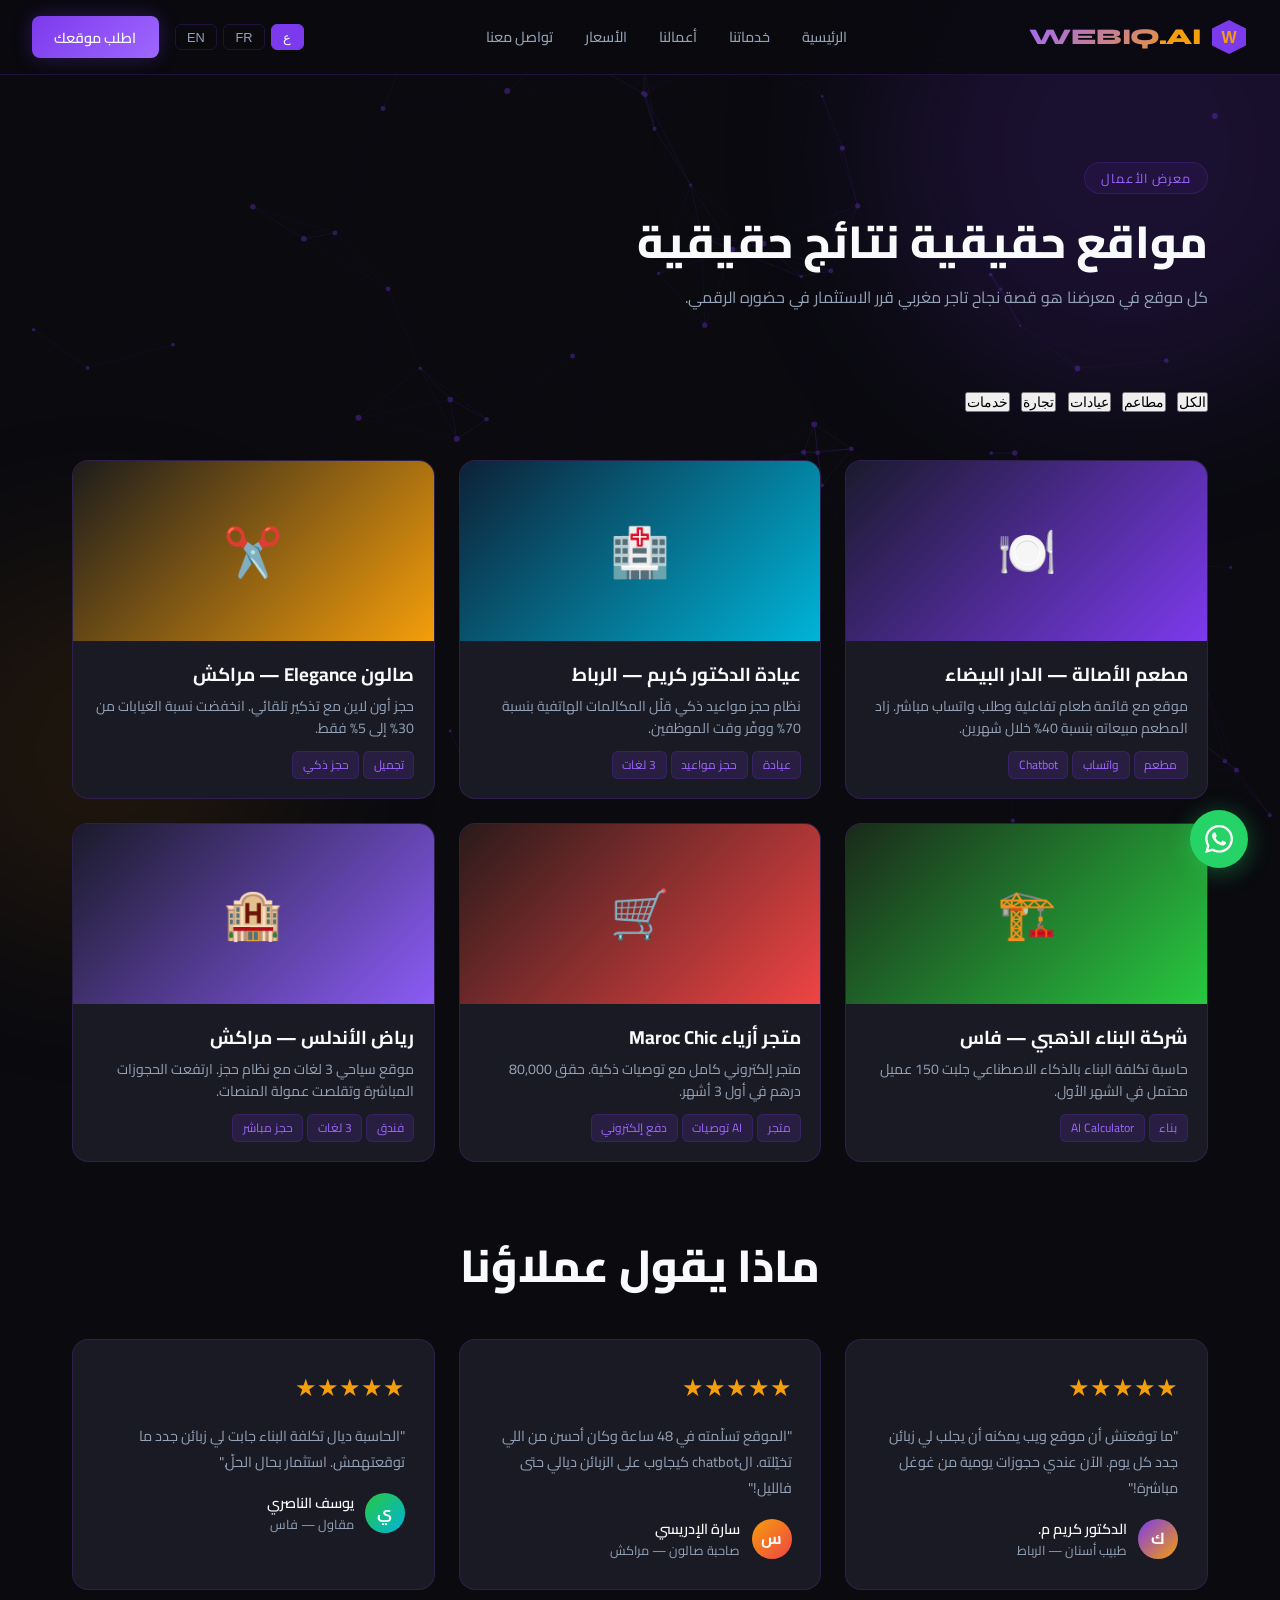
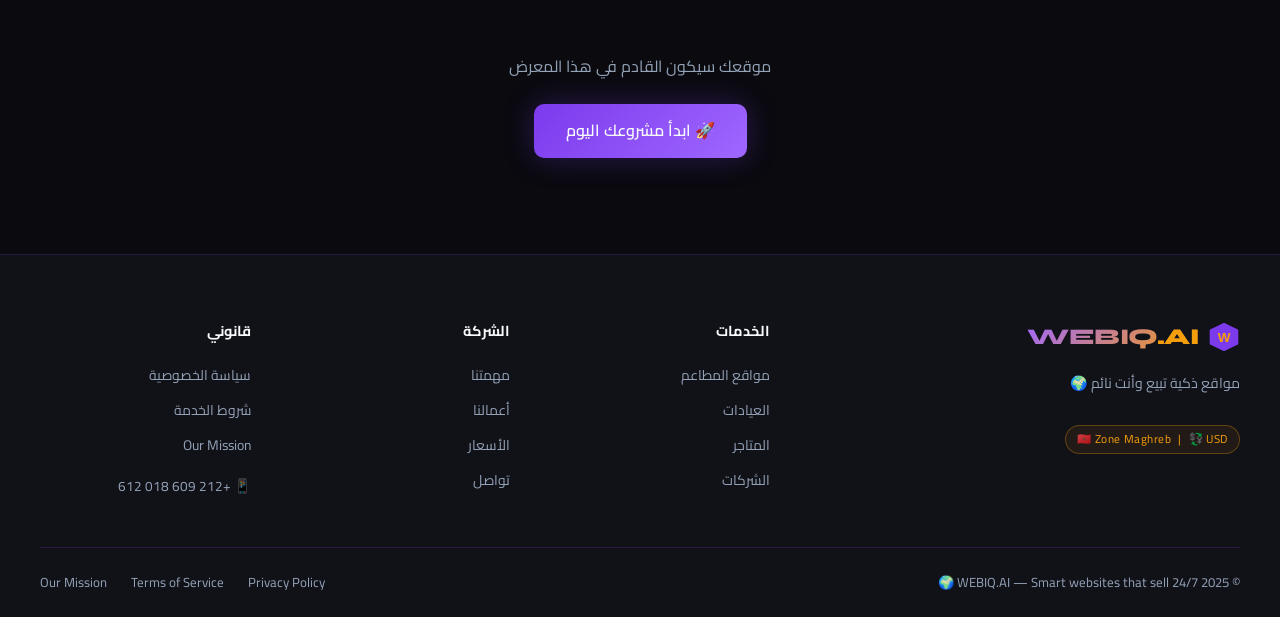
==== portfolio.html @ ab4dd6e6 "the webiq site webiq-site" ====
<!DOCTYPE html>
<html lang="ar" dir="rtl">
<head>
<meta charset="UTF-8">
<meta name="viewport" content="width=device-width, initial-scale=1.0">
<title>أعمالنا — WEBIQ.AI</title>
<link rel="icon" href="data:image/svg+xml,<svg xmlns='http://www.w3.org/2000/svg' viewBox='0 0 100 100'><polygon points='50,5 95,27.5 95,72.5 50,95 5,72.5 5,27.5' fill='%237C3AED'/><text y='.9em' x='50%' text-anchor='middle' font-size='45' font-weight='900' fill='%23F59E0B' font-family='Arial'>W</text></svg>">
<link rel="stylesheet" href="style.css">
</head>
<body class="rtl">
<canvas id="neural-canvas"></canvas>
<div class="glow-orb orb1"></div>
<div class="glow-orb orb2"></div>

<nav class="navbar">
  <a href="index.html" class="logo">
    <svg class="logo-icon" viewBox="0 0 38 38"><polygon points="19,2 36,10.5 36,27.5 19,36 2,27.5 2,10.5" fill="#7C3AED"/><text x="19" y="25" text-anchor="middle" font-size="16" font-weight="900" fill="#F59E0B" font-family="Arial">W</text></svg>
    <span class="logo-text">WEBIQ<span class="logo-dot">.AI</span></span>
  </a>
  <ul class="nav-links">
    <li><a href="index.html">الرئيسية</a></li>
    <li><a href="services.html">خدماتنا</a></li>
    <li><a href="portfolio.html">أعمالنا</a></li>
    <li><a href="pricing.html">الأسعار</a></li>
    <li><a href="contact.html">تواصل معنا</a></li>
  </ul>
  <div style="display:flex;align-items:center;gap:1rem;">
    <div class="lang-switcher">
      <button class="lang-btn active" data-lang="ar">ع</button>
      <button class="lang-btn" data-lang="fr">FR</button>
      <button class="lang-btn" data-lang="en">EN</button>
    </div>
    <a href="order.html" class="nav-cta">اطلب موقعك</a>
  </div>
</nav>

<div class="page-header">
  <div>
    <span class="section-badge">معرض الأعمال</span>
    <h1 class="section-title" style="margin-top:0.5rem;">مواقع حقيقية <span class="gradient-text">نتائج حقيقية</span></h1>
    <p style="color:var(--gray);max-width:560px;line-height:1.8;">كل موقع في معرضنا هو قصة نجاح تاجر مغربي قرر الاستثمار في حضوره الرقمي.</p>
  </div>
</div>

<section style="position:relative;z-index:1;">
<div class="section-wrap" style="padding-top:2rem;">

  <!-- Filter -->
  <div style="display:flex;gap:0.7rem;flex-wrap:wrap;margin-bottom:2.5rem;">
    <button class="rating-btn selected" style="font-size:0.85rem;">الكل</button>
    <button class="rating-btn" style="font-size:0.85rem;">مطاعم</button>
    <button class="rating-btn" style="font-size:0.85rem;">عيادات</button>
    <button class="rating-btn" style="font-size:0.85rem;">تجارة</button>
    <button class="rating-btn" style="font-size:0.85rem;">خدمات</button>
  </div>

  <div class="portfolio-grid">
    <div class="port-card">
      <div class="port-thumb" style="background:linear-gradient(135deg,#1a1a2e,#7C3AED);">🍽️</div>
      <div class="port-info">
        <h3>مطعم الأصالة — الدار البيضاء</h3>
        <p>موقع مع قائمة طعام تفاعلية وطلب واتساب مباشر. زاد المطعم مبيعاته بنسبة 40% خلال شهرين.</p>
        <span class="port-tag">مطعم</span>
        <span class="port-tag">واتساب</span>
        <span class="port-tag">Chatbot</span>
      </div>
    </div>

    <div class="port-card">
      <div class="port-thumb" style="background:linear-gradient(135deg,#0d2137,#00b4d8);">🏥</div>
      <div class="port-info">
        <h3>عيادة الدكتور كريم — الرباط</h3>
        <p>نظام حجز مواعيد ذكي قلّل المكالمات الهاتفية بنسبة 70% ووفّر وقت الموظفين.</p>
        <span class="port-tag">عيادة</span>
        <span class="port-tag">حجز مواعيد</span>
        <span class="port-tag">3 لغات</span>
      </div>
    </div>

    <div class="port-card">
      <div class="port-thumb" style="background:linear-gradient(135deg,#1c1c1c,#F59E0B);">✂️</div>
      <div class="port-info">
        <h3>صالون Elegance — مراكش</h3>
        <p>حجز أون لاين مع تذكير تلقائي. انخفضت نسبة الغيابات من 30% إلى 5% فقط.</p>
        <span class="port-tag">تجميل</span>
        <span class="port-tag">حجز ذكي</span>
      </div>
    </div>

    <div class="port-card">
      <div class="port-thumb" style="background:linear-gradient(135deg,#1a2a1a,#28C840);">🏗️</div>
      <div class="port-info">
        <h3>شركة البناء الذهبي — فاس</h3>
        <p>حاسبة تكلفة البناء بالذكاء الاصطناعي جلبت 150 عميل محتمل في الشهر الأول.</p>
        <span class="port-tag">بناء</span>
        <span class="port-tag">AI Calculator</span>
      </div>
    </div>

    <div class="port-card">
      <div class="port-thumb" style="background:linear-gradient(135deg,#2a1a1a,#ef4444);">🛒</div>
      <div class="port-info">
        <h3>متجر أزياء Maroc Chic</h3>
        <p>متجر إلكتروني كامل مع توصيات ذكية. حقق 80,000 درهم في أول 3 أشهر.</p>
        <span class="port-tag">متجر</span>
        <span class="port-tag">AI توصيات</span>
        <span class="port-tag">دفع إلكتروني</span>
      </div>
    </div>

    <div class="port-card">
      <div class="port-thumb" style="background:linear-gradient(135deg,#1a1a2a,#8B5CF6);">🏨</div>
      <div class="port-info">
        <h3>رياض الأندلس — مراكش</h3>
        <p>موقع سياحي 3 لغات مع نظام حجز. ارتفعت الحجوزات المباشرة وتقلصت عمولة المنصات.</p>
        <span class="port-tag">فندق</span>
        <span class="port-tag">3 لغات</span>
        <span class="port-tag">حجز مباشر</span>
      </div>
    </div>
  </div>

  <!-- Testimonials -->
  <div style="margin-top:5rem;">
    <h2 class="section-title" style="text-align:center;margin-bottom:3rem;">ماذا يقول عملاؤنا</h2>
    <div style="display:grid;grid-template-columns:repeat(auto-fit,minmax(280px,1fr));gap:1.5rem;">
      <div style="background:var(--black3);border:1px solid var(--border);border-radius:16px;padding:1.8rem;">
        <div style="font-size:1.5rem;color:var(--gold);margin-bottom:1rem;">★★★★★</div>
        <p style="color:var(--gray);font-size:0.9rem;line-height:1.8;margin-bottom:1rem;">"ما توقعتش أن موقع ويب يمكنه أن يجلب لي زبائن جدد كل يوم. الآن عندي حجوزات يومية من غوغل مباشرة!"</p>
        <div style="display:flex;align-items:center;gap:0.7rem;">
          <div style="width:40px;height:40px;border-radius:50%;background:linear-gradient(135deg,var(--purple),var(--gold));display:flex;align-items:center;justify-content:center;font-weight:700;">ك</div>
          <div><div style="font-weight:600;font-size:0.9rem;">الدكتور كريم م.</div><div style="color:var(--gray);font-size:0.8rem;">طبيب أسنان — الرباط</div></div>
        </div>
      </div>

      <div style="background:var(--black3);border:1px solid var(--border);border-radius:16px;padding:1.8rem;">
        <div style="font-size:1.5rem;color:var(--gold);margin-bottom:1rem;">★★★★★</div>
        <p style="color:var(--gray);font-size:0.9rem;line-height:1.8;margin-bottom:1rem;">"الموقع تسلّمته في 48 ساعة وكان أحسن من اللي تخيّلته. الchatbot كيجاوب على الزبائن ديالي حتى فالليل!"</p>
        <div style="display:flex;align-items:center;gap:0.7rem;">
          <div style="width:40px;height:40px;border-radius:50%;background:linear-gradient(135deg,#F59E0B,#ef4444);display:flex;align-items:center;justify-content:center;font-weight:700;">س</div>
          <div><div style="font-weight:600;font-size:0.9rem;">سارة الإدريسي</div><div style="color:var(--gray);font-size:0.8rem;">صاحبة صالون — مراكش</div></div>
        </div>
      </div>

      <div style="background:var(--black3);border:1px solid var(--border);border-radius:16px;padding:1.8rem;">
        <div style="font-size:1.5rem;color:var(--gold);margin-bottom:1rem;">★★★★★</div>
        <p style="color:var(--gray);font-size:0.9rem;line-height:1.8;margin-bottom:1rem;">"الحاسبة ديال تكلفة البناء جابت لي زبائن جدد ما توقعتهمش. استثمار بحال الحلّ."</p>
        <div style="display:flex;align-items:center;gap:0.7rem;">
          <div style="width:40px;height:40px;border-radius:50%;background:linear-gradient(135deg,#28C840,#00b4d8);display:flex;align-items:center;justify-content:center;font-weight:700;">ي</div>
          <div><div style="font-weight:600;font-size:0.9rem;">يوسف الناصري</div><div style="color:var(--gray);font-size:0.8rem;">مقاول — فاس</div></div>
        </div>
      </div>
    </div>
  </div>

  <div style="text-align:center;margin-top:4rem;">
    <p style="color:var(--gray);margin-bottom:1.5rem;">موقعك سيكون القادم في هذا المعرض</p>
    <a href="order.html" class="btn-primary">🚀 ابدأ مشروعك اليوم</a>
  </div>

</div>
</section>

<footer class="footer-full">
  <div class="footer-grid">
    <div class="footer-brand">
      <a href="index.html" class="logo"><svg width="32" height="32" viewBox="0 0 38 38"><polygon points="19,2 36,10.5 36,27.5 19,36 2,27.5 2,10.5" fill="#7C3AED"/><text x="19" y="25" text-anchor="middle" font-size="16" font-weight="900" fill="#F59E0B" font-family="Arial">W</text></svg><span class="logo-text">WEBIQ<span class="logo-dot">.AI</span></span></a>
      <p id="footer-tagline">مواقع ذكية تبيع وأنت نائم 🌍</p>
      <div id="currency-badge" style="margin-top:0.8rem;"></div>
    </div>
    <div class="footer-col"><h4>الخدمات</h4><ul><li><a href="services.html">مواقع المطاعم</a></li><li><a href="services.html">العيادات</a></li><li><a href="services.html">المتاجر</a></li><li><a href="services.html">الشركات</a></li></ul></div>
    <div class="footer-col"><h4>الشركة</h4><ul><li><a href="mission.html">مهمتنا</a></li><li><a href="portfolio.html">أعمالنا</a></li><li><a href="pricing.html">الأسعار</a></li><li><a href="contact.html">تواصل</a></li></ul></div>
    <div class="footer-col"><h4>قانوني</h4><ul><li><a href="privacy.html">سياسة الخصوصية</a></li><li><a href="terms.html">شروط الخدمة</a></li><li><a href="mission.html">Our Mission</a></li></ul><div style="margin-top:1rem;"><a href="https://wa.me/00212609018612" style="color:var(--gray);font-size:0.85rem;text-decoration:none;">📱 +212 609 018 612</a></div></div>
  </div>
  <div class="footer-bottom">
    <p>© 2025 WEBIQ.AI — Smart websites that sell 24/7 🌍</p>
    <div class="footer-legal"><a href="privacy.html">Privacy Policy</a><a href="terms.html">Terms of Service</a><a href="mission.html">Our Mission</a></div>
  </div>
</footer>

<a class="wa-float" href="https://wa.me/00212609018612" target="_blank">
  <svg width="28" height="28" viewBox="0 0 24 24" fill="white"><path d="M17.472 14.382c-.297-.149-1.758-.867-2.03-.967-.273-.099-.471-.148-.67.15-.197.297-.767.966-.94 1.164-.173.199-.347.223-.644.075-.297-.15-1.255-.463-2.39-1.475-.883-.788-1.48-1.761-1.653-2.059-.173-.297-.018-.458.13-.606.134-.133.298-.347.446-.52.149-.174.198-.298.298-.497.099-.198.05-.371-.025-.52-.075-.149-.669-1.612-.916-2.207-.242-.579-.487-.5-.669-.51-.173-.008-.371-.01-.57-.01-.198 0-.52.074-.792.372-.272.297-1.04 1.016-1.04 2.479 0 1.462 1.065 2.875 1.213 3.074.149.198 2.096 3.2 5.077 4.487.709.306 1.262.489 1.694.625.712.227 1.36.195 1.871.118.571-.085 1.758-.719 2.006-1.413.248-.694.248-1.289.173-1.413-.074-.124-.272-.198-.57-.347m-5.421 7.403h-.004a9.87 9.87 0 01-5.031-1.378l-.361-.214-3.741.982.998-3.648-.235-.374a9.86 9.86 0 01-1.51-5.26c.001-5.45 4.436-9.884 9.888-9.884 2.64 0 5.122 1.03 6.988 2.898a9.825 9.825 0 012.893 6.994c-.003 5.45-4.437 9.884-9.885 9.884m8.413-18.297A11.815 11.815 0 0012.05 0C5.495 0 .16 5.335.157 11.892c0 2.096.547 4.142 1.588 5.945L.057 24l6.305-1.654a11.882 11.882 0 005.683 1.448h.005c6.554 0 11.89-5.335 11.893-11.893a11.821 11.821 0 00-3.48-8.413Z"/></svg>
</a>
<script src="main.js"></script>
<script>
document.querySelectorAll('.rating-btn').forEach(btn => {
  btn.addEventListener('click', function() {
    document.querySelectorAll('.rating-btn').forEach(b => b.classList.remove('selected'));
    this.classList.add('selected');
  });
});
</script>
</body>
</html>
---- style.css ----
@import url('https://fonts.googleapis.com/css2?family=Syne:wght@400;600;700;800&family=Inter:wght@300;400;500;600&family=Cairo:wght@400;600;700;800&display=swap');

:root {
  --black: #0A0A0F;
  --black2: #111118;
  --black3: #1A1A24;
  --purple: #7C3AED;
  --purple-light: #9F67FF;
  --purple-glow: rgba(124,58,237,0.3);
  --gold: #F59E0B;
  --gold-light: #FCD34D;
  --white: #F8FAFC;
  --gray: #94A3B8;
  --gray-dark: #334155;
  --border: rgba(124,58,237,0.2);
  --font-en: 'Syne', sans-serif;
  --font-body: 'Inter', sans-serif;
  --font-ar: 'Cairo', sans-serif;
}

*, *::before, *::after { margin:0; padding:0; box-sizing:border-box; }

html { scroll-behavior: smooth; }

body {
  background: var(--black);
  color: var(--white);
  font-family: var(--font-body);
  overflow-x: hidden;
  line-height: 1.6;
}

body.rtl { font-family: var(--font-ar); direction: rtl; }
body.fr { font-family: var(--font-body); }

/* ═══ CANVAS NEURAL BG ═══ */
#neural-canvas {
  position: fixed; top:0; left:0;
  width:100%; height:100%;
  pointer-events:none; z-index:0;
  opacity:0.4;
}

/* ═══ NAVBAR ═══ */
.navbar {
  position: fixed; top:0; left:0; right:0; z-index:1000;
  padding: 1rem 2rem;
  display: flex; align-items:center; justify-content:space-between;
  background: rgba(10,10,15,0.85);
  backdrop-filter: blur(20px);
  border-bottom: 1px solid var(--border);
  transition: all 0.3s;
}
.logo {
  display:flex; align-items:center; gap:0.6rem;
  text-decoration:none;
}
.logo-icon {
  width:38px; height:38px;
}
.logo-text {
  font-family: var(--font-en);
  font-weight:800; font-size:1.4rem;
  letter-spacing:-0.02em;
  background: linear-gradient(135deg, var(--purple-light), var(--gold));
  -webkit-background-clip:text; -webkit-text-fill-color:transparent;
}
.logo-dot { color: var(--gold); -webkit-text-fill-color: var(--gold); }

.nav-links {
  display:flex; gap:2rem; list-style:none; align-items:center;
}
.nav-links a {
  color: var(--gray); text-decoration:none;
  font-size:0.9rem; font-weight:500;
  transition: color 0.2s;
  position:relative;
}
.nav-links a::after {
  content:''; position:absolute; bottom:-4px; left:0;
  width:0; height:2px;
  background: linear-gradient(90deg, var(--purple), var(--gold));
  transition: width 0.3s;
}
.nav-links a:hover { color:var(--white); }
.nav-links a:hover::after { width:100%; }

.lang-switcher {
  display:flex; gap:0.4rem;
}
.lang-btn {
  padding:0.3rem 0.7rem; border-radius:6px;
  border:1px solid var(--border);
  background:transparent; color:var(--gray);
  font-size:0.8rem; cursor:pointer;
  transition:all 0.2s;
}
.lang-btn.active, .lang-btn:hover {
  background:var(--purple); color:var(--white);
  border-color:var(--purple);
}

.nav-cta {
  padding:0.6rem 1.4rem; border-radius:8px;
  background: linear-gradient(135deg, var(--purple), var(--purple-light));
  color:var(--white); text-decoration:none;
  font-size:0.9rem; font-weight:600;
  transition: all 0.3s;
  box-shadow: 0 0 20px var(--purple-glow);
}
.nav-cta:hover { transform:translateY(-2px); box-shadow:0 0 35px var(--purple-glow); }

.hamburger { display:none; flex-direction:column; gap:5px; cursor:pointer; }
.hamburger span { width:24px; height:2px; background:var(--white); border-radius:2px; transition:all 0.3s; }

/* ═══ HERO ═══ */
.hero {
  min-height:100vh; display:flex; align-items:center;
  padding: 8rem 2rem 4rem;
  position:relative; z-index:1;
  max-width:1200px; margin:0 auto;
}
.hero-content { max-width:700px; }

.hero-badge {
  display:inline-flex; align-items:center; gap:0.5rem;
  padding:0.4rem 1rem; border-radius:50px;
  border:1px solid var(--border);
  background:rgba(124,58,237,0.1);
  font-size:0.8rem; color:var(--purple-light);
  margin-bottom:2rem; letter-spacing:0.05em;
  text-transform:uppercase;
}
.hero-badge .pulse {
  width:8px; height:8px; border-radius:50%;
  background:var(--gold);
  animation: pulse 2s infinite;
}
@keyframes pulse {
  0%,100% { opacity:1; transform:scale(1); }
  50% { opacity:0.5; transform:scale(1.3); }
}

.hero h1 {
  font-family: var(--font-en);
  font-size: clamp(2.5rem, 6vw, 4.5rem);
  font-weight:800; line-height:1.05;
  margin-bottom:1.5rem;
  letter-spacing:-0.03em;
}
body.rtl .hero h1 { font-family: var(--font-ar); letter-spacing:0; }

.hero h1 .gradient-text {
  background: linear-gradient(135deg, var(--purple-light) 0%, var(--gold) 100%);
  -webkit-background-clip:text; -webkit-text-fill-color:transparent;
}

.hero p {
  font-size:1.15rem; color:var(--gray);
  max-width:560px; margin-bottom:2.5rem;
  line-height:1.8;
}

.hero-actions { display:flex; gap:1rem; flex-wrap:wrap; }

.btn-primary {
  padding:0.9rem 2rem; border-radius:10px;
  background: linear-gradient(135deg, var(--purple), var(--purple-light));
  color:var(--white); text-decoration:none;
  font-weight:600; font-size:1rem;
  transition:all 0.3s;
  box-shadow: 0 0 30px var(--purple-glow);
  display:inline-flex; align-items:center; gap:0.5rem;
}
.btn-primary:hover { transform:translateY(-3px); box-shadow:0 0 50px var(--purple-glow); }

.btn-secondary {
  padding:0.9rem 2rem; border-radius:10px;
  border:1px solid var(--border);
  color:var(--white); text-decoration:none;
  font-weight:600; font-size:1rem;
  transition:all 0.3s;
  background:transparent;
  display:inline-flex; align-items:center; gap:0.5rem;
}
.btn-secondary:hover { border-color:var(--purple); background:var(--purple-glow); }

.hero-stats {
  margin-top:4rem; display:flex; gap:3rem; flex-wrap:wrap;
}
.stat-item { text-align:center; }
.stat-num {
  font-family:var(--font-en); font-size:2rem; font-weight:800;
  background:linear-gradient(135deg,var(--gold),var(--gold-light));
  -webkit-background-clip:text; -webkit-text-fill-color:transparent;
  display:block;
}
.stat-label { color:var(--gray); font-size:0.85rem; }

/* ═══ SECTIONS ═══ */
section { position:relative; z-index:1; }

.section-wrap { max-width:1200px; margin:0 auto; padding:6rem 2rem; }

.section-badge {
  display:inline-block; padding:0.3rem 1rem;
  border-radius:50px; border:1px solid var(--border);
  background:rgba(124,58,237,0.08);
  color:var(--purple-light); font-size:0.8rem;
  letter-spacing:0.08em; text-transform:uppercase;
  margin-bottom:1rem;
}

.section-title {
  font-family:var(--font-en); font-size:clamp(1.8rem,4vw,2.8rem);
  font-weight:800; letter-spacing:-0.02em;
  margin-bottom:1rem; line-height:1.1;
}
body.rtl .section-title { font-family:var(--font-ar); letter-spacing:0; }

.section-sub { color:var(--gray); font-size:1rem; max-width:560px; line-height:1.8; }

.divider { width:60px; height:3px; border-radius:2px;
  background:linear-gradient(90deg,var(--purple),var(--gold));
  margin:1.5rem 0 3rem; }

/* ═══ SERVICES GRID ═══ */
.services-grid { display:grid; grid-template-columns:repeat(auto-fit,minmax(280px,1fr)); gap:1.5rem; margin-top:3rem; }

.service-card {
  padding:2rem; border-radius:16px;
  border:1px solid var(--border);
  background: rgba(255,255,255,0.02);
  transition:all 0.4s;
  position:relative; overflow:hidden;
}
.service-card::before {
  content:''; position:absolute; inset:0;
  background:linear-gradient(135deg,var(--purple-glow),transparent);
  opacity:0; transition:opacity 0.4s;
}
.service-card:hover { transform:translateY(-6px); border-color:var(--purple); }
.service-card:hover::before { opacity:1; }

.service-icon {
  width:52px; height:52px; border-radius:12px;
  background:linear-gradient(135deg,var(--purple),var(--purple-light));
  display:flex; align-items:center; justify-content:center;
  font-size:1.5rem; margin-bottom:1.2rem;
}
.service-card h3 {
  font-size:1.1rem; font-weight:700; margin-bottom:0.6rem;
}
.service-card p { color:var(--gray); font-size:0.9rem; line-height:1.7; }

.service-price {
  margin-top:1.2rem; padding-top:1rem;
  border-top:1px solid var(--border);
  display:flex; align-items:center; justify-content:space-between;
}
.price-from { color:var(--gray); font-size:0.8rem; }
.price-num {
  font-family:var(--font-en); font-weight:800;
  color:var(--gold); font-size:1.1rem;
}

/* ═══ WHY US ═══ */
.why-grid { display:grid; grid-template-columns:1fr 1fr; gap:4rem; align-items:center; }
.why-visual {
  background:var(--black3);
  border-radius:20px; padding:2.5rem;
  border:1px solid var(--border);
  position:relative;
}
.terminal-bar {
  display:flex; gap:6px; margin-bottom:1.5rem;
}
.t-dot { width:12px; height:12px; border-radius:50%; }
.t-dot.red { background:#FF5F57; }
.t-dot.yellow { background:#FFBD2E; }
.t-dot.green { background:#28C840; }
.terminal-line { font-family:monospace; font-size:0.85rem; margin-bottom:0.5rem; }
.terminal-line .t-cmd { color:var(--purple-light); }
.terminal-line .t-out { color:var(--gold); }
.terminal-line .t-ok { color:#28C840; }
.terminal-line .t-comment { color:var(--gray); }
.terminal-cursor { display:inline-block; width:8px; height:16px; background:var(--purple-light); animation:blink 1s infinite; }
@keyframes blink { 0%,100%{opacity:1} 50%{opacity:0} }

.why-features { display:flex; flex-direction:column; gap:1.5rem; }
.feature-item { display:flex; gap:1rem; }
.feature-icon {
  width:44px; height:44px; border-radius:10px;
  background:rgba(124,58,237,0.15); border:1px solid var(--border);
  display:flex; align-items:center; justify-content:center;
  font-size:1.2rem; flex-shrink:0;
}
.feature-text h4 { font-weight:600; margin-bottom:0.3rem; }
.feature-text p { color:var(--gray); font-size:0.9rem; }

/* ═══ PRICING ═══ */
.pricing-grid { display:grid; grid-template-columns:repeat(auto-fit,minmax(280px,1fr)); gap:1.5rem; margin-top:3rem; }

.price-card {
  padding:2.5rem; border-radius:16px;
  border:1px solid var(--border);
  background:rgba(255,255,255,0.02);
  position:relative; overflow:hidden;
  transition:all 0.4s;
}
.price-card.featured {
  border-color:var(--purple);
  background:linear-gradient(135deg,rgba(124,58,237,0.15),rgba(245,158,11,0.05));
}
.price-card.featured::after {
  content:'⭐ الأكثر طلبًا'; position:absolute; top:1.2rem; right:-2.5rem;
  background:linear-gradient(135deg,var(--purple),var(--gold));
  color:var(--white); font-size:0.75rem; font-weight:700;
  padding:0.3rem 3rem; transform:rotate(45deg);
}
.price-card:hover { transform:translateY(-6px); }

.price-tier { color:var(--gray); font-size:0.85rem; text-transform:uppercase; letter-spacing:0.08em; margin-bottom:1rem; }
.price-amount { font-family:var(--font-en); font-size:2.2rem; font-weight:800; color:var(--white); }
.price-currency { color:var(--gold); font-size:1rem; }
.price-desc { color:var(--gray); font-size:0.9rem; margin:0.5rem 0 1.5rem; }

.price-features { list-style:none; display:flex; flex-direction:column; gap:0.7rem; margin-bottom:2rem; }
.price-features li { display:flex; align-items:center; gap:0.7rem; font-size:0.9rem; color:var(--gray); }
.price-features li .check { color:var(--purple-light); font-weight:700; }

.btn-price {
  display:block; text-align:center; padding:0.8rem;
  border-radius:10px; text-decoration:none;
  font-weight:600; font-size:0.95rem;
  transition:all 0.3s;
}
.btn-price-outline {
  border:1px solid var(--border); color:var(--white);
}
.btn-price-outline:hover { border-color:var(--purple); background:var(--purple-glow); }
.btn-price-filled {
  background:linear-gradient(135deg,var(--purple),var(--purple-light));
  color:var(--white);
  box-shadow:0 0 25px var(--purple-glow);
}
.btn-price-filled:hover { transform:translateY(-2px); box-shadow:0 0 40px var(--purple-glow); }

/* ═══ CHATBOT ═══ */
.chat-bubble {
  position:fixed; bottom:2rem; left:2rem; z-index:999;
}
.chat-toggle {
  width:58px; height:58px; border-radius:50%;
  background:linear-gradient(135deg,var(--purple),var(--gold));
  border:none; cursor:pointer;
  display:flex; align-items:center; justify-content:center;
  font-size:1.5rem;
  box-shadow:0 4px 25px var(--purple-glow);
  transition:all 0.3s;
}
.chat-toggle:hover { transform:scale(1.1); }
.chat-box {
  position:absolute; bottom:70px; left:0;
  width:320px; border-radius:16px;
  background:var(--black2); border:1px solid var(--border);
  overflow:hidden; display:none;
  box-shadow:0 20px 60px rgba(0,0,0,0.5);
}
.chat-box.open { display:flex; flex-direction:column; }
.chat-header {
  padding:1rem 1.2rem;
  background:linear-gradient(135deg,var(--purple),var(--purple-light));
  display:flex; align-items:center; gap:0.7rem;
}
.chat-avatar { width:36px; height:36px; border-radius:50%; background:var(--gold); display:flex; align-items:center; justify-content:center; font-size:1.1rem; }
.chat-name { font-weight:700; font-size:0.95rem; }
.chat-status { font-size:0.75rem; opacity:0.8; }
.chat-close { margin-left:auto; background:none; border:none; color:white; cursor:pointer; font-size:1.2rem; }
.chat-messages {
  padding:1rem; min-height:200px; max-height:280px;
  overflow-y:auto; display:flex; flex-direction:column; gap:0.7rem;
}
.msg { padding:0.6rem 0.9rem; border-radius:12px; max-width:80%; font-size:0.88rem; line-height:1.5; }
.msg.bot { background:var(--black3); border:1px solid var(--border); align-self:flex-start; }
.msg.user { background:linear-gradient(135deg,var(--purple),var(--purple-light)); align-self:flex-end; }
.chat-input-row {
  padding:0.8rem; border-top:1px solid var(--border);
  display:flex; gap:0.5rem;
}
.chat-input {
  flex:1; padding:0.6rem 0.8rem; border-radius:8px;
  background:var(--black3); border:1px solid var(--border);
  color:var(--white); font-size:0.88rem; outline:none;
}
.chat-send {
  width:36px; height:36px; border-radius:8px;
  background:var(--purple); border:none; cursor:pointer;
  color:white; font-size:1rem;
}
.chat-wa {
  margin:0 1rem 1rem; display:flex; align-items:center; gap:0.5rem;
  padding:0.7rem 1rem; border-radius:10px;
  background:rgba(37,211,102,0.1); border:1px solid rgba(37,211,102,0.3);
  color:#25D366; text-decoration:none; font-size:0.85rem; font-weight:600;
  transition:all 0.2s;
}
.chat-wa:hover { background:rgba(37,211,102,0.2); }

/* ═══ WHATSAPP FLOAT ═══ */
.wa-float {
  position:fixed; bottom:2rem; right:2rem; z-index:999;
  width:58px; height:58px; border-radius:50%;
  background:#25D366;
  display:flex; align-items:center; justify-content:center;
  text-decoration:none; font-size:1.7rem;
  box-shadow:0 4px 25px rgba(37,211,102,0.4);
  transition:all 0.3s;
}
.wa-float:hover { transform:scale(1.1); }

/* ═══ ORDER FORM ═══ */
.order-form-wrap {
  max-width:800px; margin:0 auto; padding:6rem 2rem;
}
.form-grid { display:grid; grid-template-columns:1fr 1fr; gap:1.5rem; margin-top:2rem; }
.form-group { display:flex; flex-direction:column; gap:0.5rem; }
.form-group.full { grid-column:1/-1; }
label { font-size:0.9rem; color:var(--gray); font-weight:500; }
.form-input, .form-select, .form-textarea {
  padding:0.8rem 1rem; border-radius:10px;
  background:var(--black3); border:1px solid var(--border);
  color:var(--white); font-size:0.95rem; outline:none;
  transition:border-color 0.3s; font-family:inherit;
}
.form-input:focus, .form-select:focus, .form-textarea:focus { border-color:var(--purple); }
.form-textarea { min-height:120px; resize:vertical; }
.form-select option { background:var(--black2); }

.form-section-title {
  grid-column:1/-1; font-size:1rem; font-weight:700;
  color:var(--purple-light); padding-bottom:0.5rem;
  border-bottom:1px solid var(--border); margin-top:1rem;
}

.checkbox-group { display:flex; flex-wrap:wrap; gap:0.7rem; }
.checkbox-item {
  display:flex; align-items:center; gap:0.4rem;
  padding:0.4rem 0.8rem; border-radius:8px;
  border:1px solid var(--border); cursor:pointer;
  font-size:0.85rem; transition:all 0.2s;
}
.checkbox-item:hover { border-color:var(--purple); }
.checkbox-item input { accent-color:var(--purple); }

.btn-submit {
  width:100%; padding:1rem; margin-top:2rem;
  border-radius:12px; border:none; cursor:pointer;
  background:linear-gradient(135deg,var(--purple),var(--gold));
  color:var(--white); font-size:1rem; font-weight:700;
  letter-spacing:0.03em; transition:all 0.3s;
  box-shadow:0 0 30px var(--purple-glow);
}
.btn-submit:hover { transform:translateY(-3px); box-shadow:0 0 50px var(--purple-glow); }

/* ═══ FOOTER ═══ */
footer {
  position:relative; z-index:1;
  border-top:1px solid var(--border);
  padding:3rem 2rem;
}
.footer-wrap { max-width:1200px; margin:0 auto; display:flex; justify-content:space-between; align-items:center; flex-wrap:wrap; gap:2rem; }
.footer-copy { color:var(--gray); font-size:0.85rem; }
.footer-links { display:flex; gap:1.5rem; }
.footer-links a { color:var(--gray); text-decoration:none; font-size:0.85rem; transition:color 0.2s; }
.footer-links a:hover { color:var(--purple-light); }

/* ═══ CONTACT ═══ */
.contact-grid { display:grid; grid-template-columns:1fr 1fr; gap:4rem; margin-top:3rem; }
.contact-info { display:flex; flex-direction:column; gap:1.5rem; }
.contact-item { display:flex; gap:1rem; align-items:flex-start; }
.contact-icon { font-size:1.5rem; }
.contact-text h4 { font-weight:600; margin-bottom:0.2rem; }
.contact-text p, .contact-text a { color:var(--gray); font-size:0.9rem; text-decoration:none; }
.contact-text a:hover { color:var(--purple-light); }

/* ═══ PORTFOLIO ═══ */
.portfolio-grid { display:grid; grid-template-columns:repeat(auto-fit,minmax(300px,1fr)); gap:1.5rem; margin-top:3rem; }
.port-card {
  border-radius:16px; overflow:hidden;
  border:1px solid var(--border); background:var(--black3);
  transition:all 0.4s;
}
.port-card:hover { transform:translateY(-6px); border-color:var(--purple); }
.port-thumb {
  height:180px;
  display:flex; align-items:center; justify-content:center; font-size:3rem;
  position:relative; overflow:hidden;
}
.port-info { padding:1.2rem; }
.port-info h3 { font-weight:700; margin-bottom:0.3rem; }
.port-info p { color:var(--gray); font-size:0.88rem; }
.port-tag {
  display:inline-block; margin-top:0.7rem;
  padding:0.2rem 0.6rem; border-radius:6px;
  background:rgba(124,58,237,0.15); border:1px solid var(--border);
  color:var(--purple-light); font-size:0.75rem;
}

/* ═══ PAGE HEADER ═══ */
.page-header {
  min-height:40vh; display:flex; align-items:flex-end;
  padding:8rem 2rem 3rem; position:relative; z-index:1;
  max-width:1200px; margin:0 auto;
}

/* ═══ GLOW BG ═══ */
.glow-orb {
  position:fixed; border-radius:50%;
  filter:blur(80px); pointer-events:none; z-index:0;
}
.orb1 { width:500px; height:500px; top:-100px; right:-100px; background:rgba(124,58,237,0.15); }
.orb2 { width:400px; height:400px; bottom:-50px; left:-100px; background:rgba(245,158,11,0.08); }

/* ═══ RESPONSIVE ═══ */
@media(max-width:768px){
  .nav-links { display:none; }
  .hamburger { display:flex; }
  .why-grid { grid-template-columns:1fr; }
  .form-grid { grid-template-columns:1fr; }
  .contact-grid { grid-template-columns:1fr; }
  .hero-stats { gap:1.5rem; }
  .chat-box { width:280px; }
  .price-card.featured::after { display:none; }
}

/* ═══ SMART CURRENCY ═══ */
.price-usd { font-family:var(--font-en); font-weight:800; font-size:2rem; color:var(--white); }
.price-local { display:block; font-size:0.85rem; color:var(--gold); font-weight:600; margin-top:0.2rem; font-family:var(--font-body); }
#currency-badge {
  display:inline-block; font-size:0.72rem; padding:0.25rem 0.7rem;
  border-radius:20px; border:1px solid rgba(245,158,11,0.3);
  color:var(--gold); background:rgba(245,158,11,0.07);
  margin-bottom:1.5rem; letter-spacing:0.04em;
}
[data-usd] .price-usd { font-size:1.1rem; }
[data-usd] .price-local { display:inline; font-size:0.8rem; margin-top:0; margin-right:0.3rem; }

/* ═══ FOOTER FULL ═══ */
.footer-full {
  position:relative; z-index:1;
  border-top:1px solid var(--border);
  background:var(--black2);
  padding:4rem 2rem 1.5rem;
}
.footer-grid {
  max-width:1200px; margin:0 auto;
  display:grid; grid-template-columns:2fr 1fr 1fr 1fr; gap:3rem;
  margin-bottom:3rem;
}
.footer-brand p { color:var(--gray); font-size:0.88rem; line-height:1.8; margin:1rem 0; max-width:280px; }
.footer-col h4 { font-weight:700; font-size:0.9rem; margin-bottom:1.2rem; color:var(--white); }
.footer-col ul { list-style:none; display:flex; flex-direction:column; gap:0.6rem; }
.footer-col ul li a { color:var(--gray); text-decoration:none; font-size:0.87rem; transition:color 0.2s; }
.footer-col ul li a:hover { color:var(--purple-light); }
.footer-bottom {
  max-width:1200px; margin:0 auto;
  padding-top:1.5rem; border-top:1px solid var(--border);
  display:flex; justify-content:space-between; align-items:center; flex-wrap:wrap; gap:1rem;
}
.footer-bottom p { color:var(--gray); font-size:0.82rem; }
.footer-legal { display:flex; gap:1.5rem; }
.footer-legal a { color:var(--gray); text-decoration:none; font-size:0.82rem; transition:color 0.2s; }
.footer-legal a:hover { color:var(--purple-light); }
.footer-social { display:flex; gap:0.7rem; margin-top:0.8rem; }
.social-btn {
  width:36px; height:36px; border-radius:8px;
  background:rgba(255,255,255,0.05); border:1px solid var(--border);
  display:flex; align-items:center; justify-content:center;
  text-decoration:none; font-size:1rem; transition:all 0.2s;
}
.social-btn:hover { background:var(--purple); border-color:var(--purple); }
@media(max-width:768px){
  .footer-grid { grid-template-columns:1fr 1fr; gap:2rem; }
}
@media(max-width:480px){
  .footer-grid { grid-template-columns:1fr; }
}
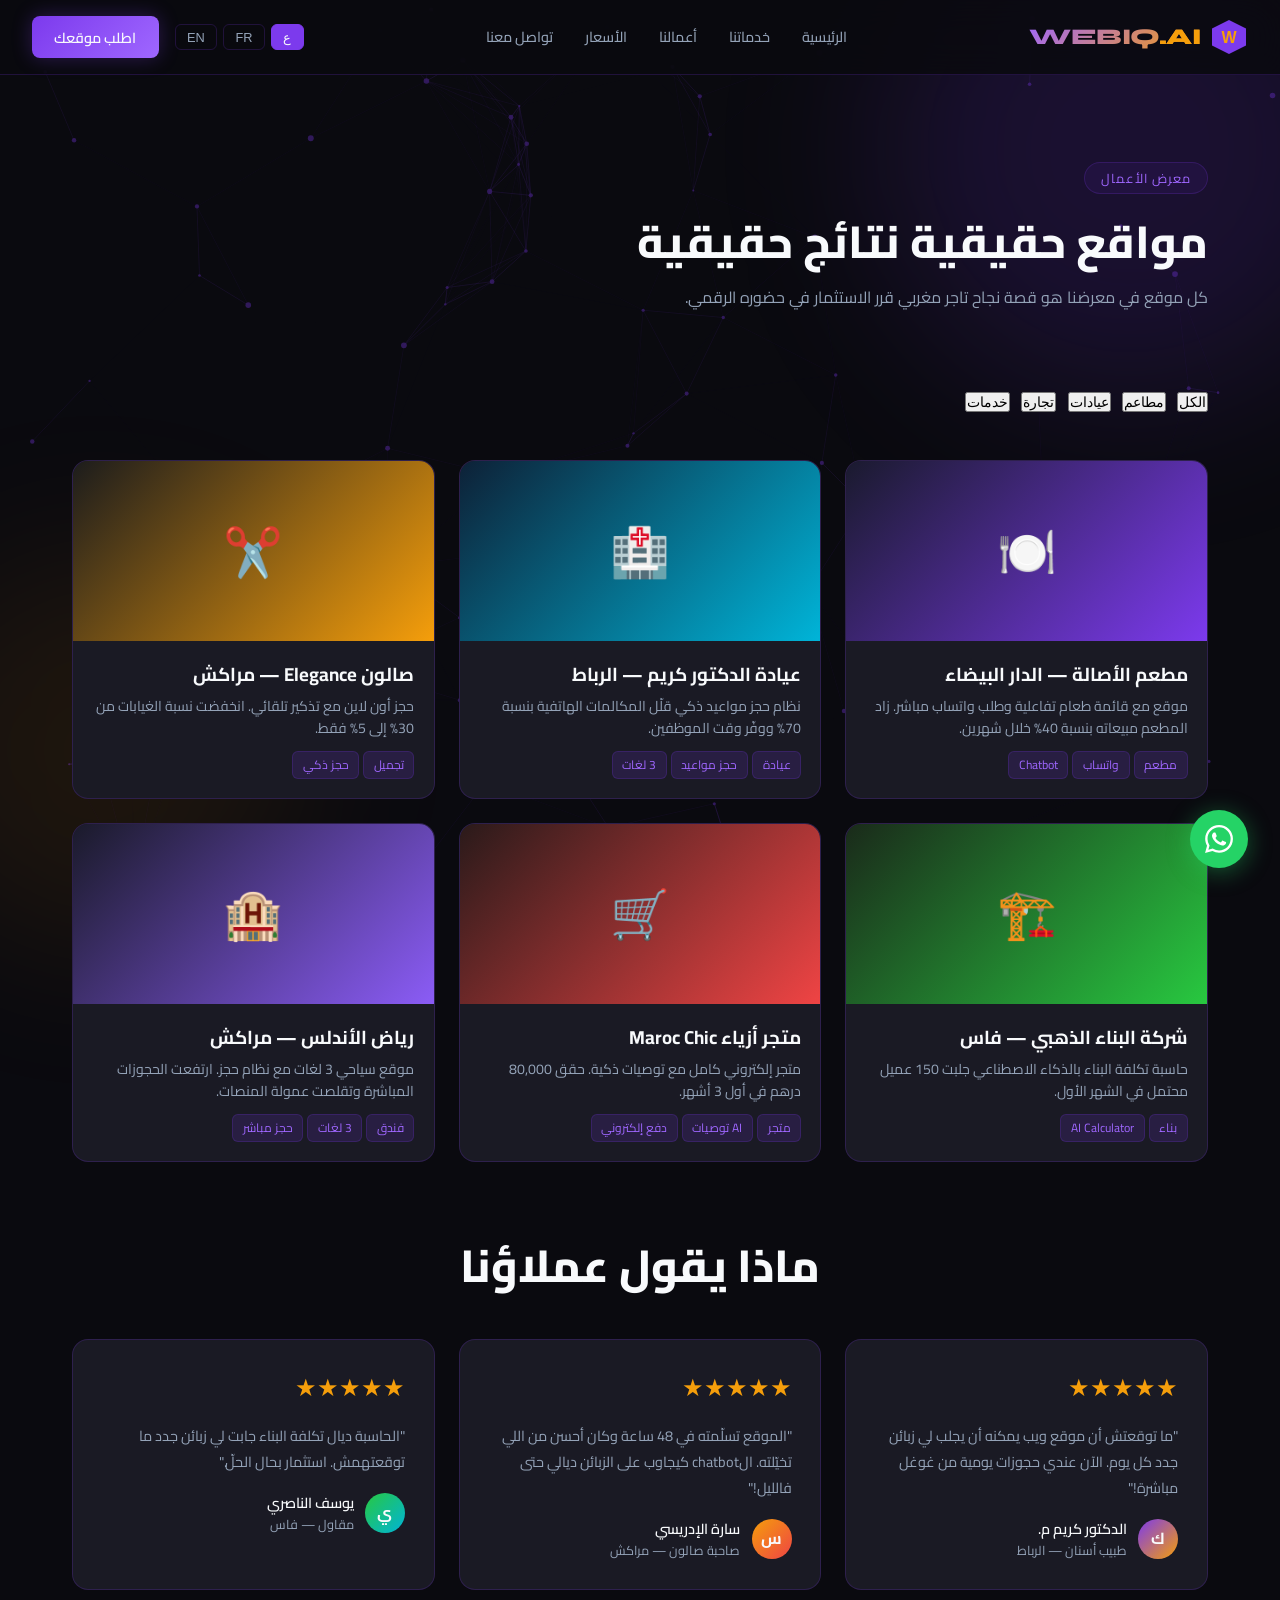
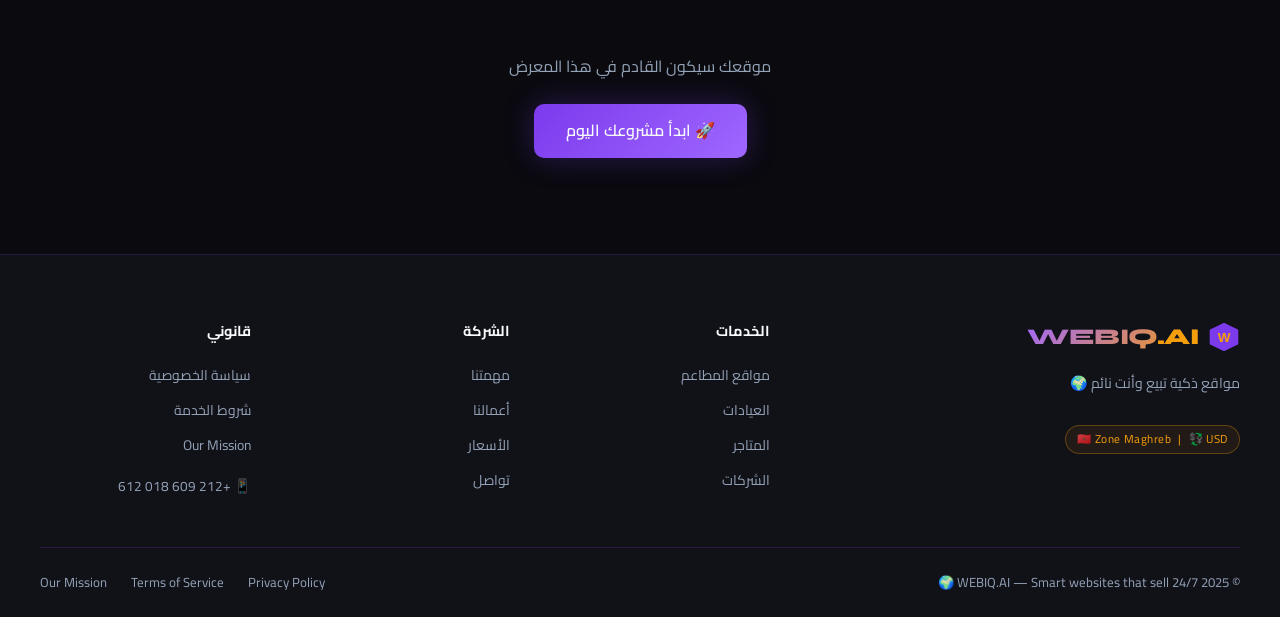
==== commit d05eb14c: "webiq_v7_seo webiq_v7_seo" ====
--- a/portfolio.html
+++ b/portfolio.html
@@ -4,6 +4,8 @@
 <meta charset="UTF-8">
 <meta name="viewport" content="width=device-width, initial-scale=1.0">
 <title>أعمالنا — WEBIQ.AI</title>
+<meta name="description" content="معرض أعمال WEBIQ.AI — مواقع ذكية للمطاعم والعيادات والمتاجر في المغرب. AI website portfolio: restaurants, clinics, e-commerce Morocco.">
+<link rel="canonical" href="https://thewebiq.pro/portfolio.html">
 <link rel="icon" href="data:image/svg+xml,<svg xmlns='http://www.w3.org/2000/svg' viewBox='0 0 100 100'><polygon points='50,5 95,27.5 95,72.5 50,95 5,72.5 5,27.5' fill='%237C3AED'/><text y='.9em' x='50%' text-anchor='middle' font-size='45' font-weight='900' fill='%23F59E0B' font-family='Arial'>W</text></svg>">
 <link rel="stylesheet" href="style.css">
 </head>
